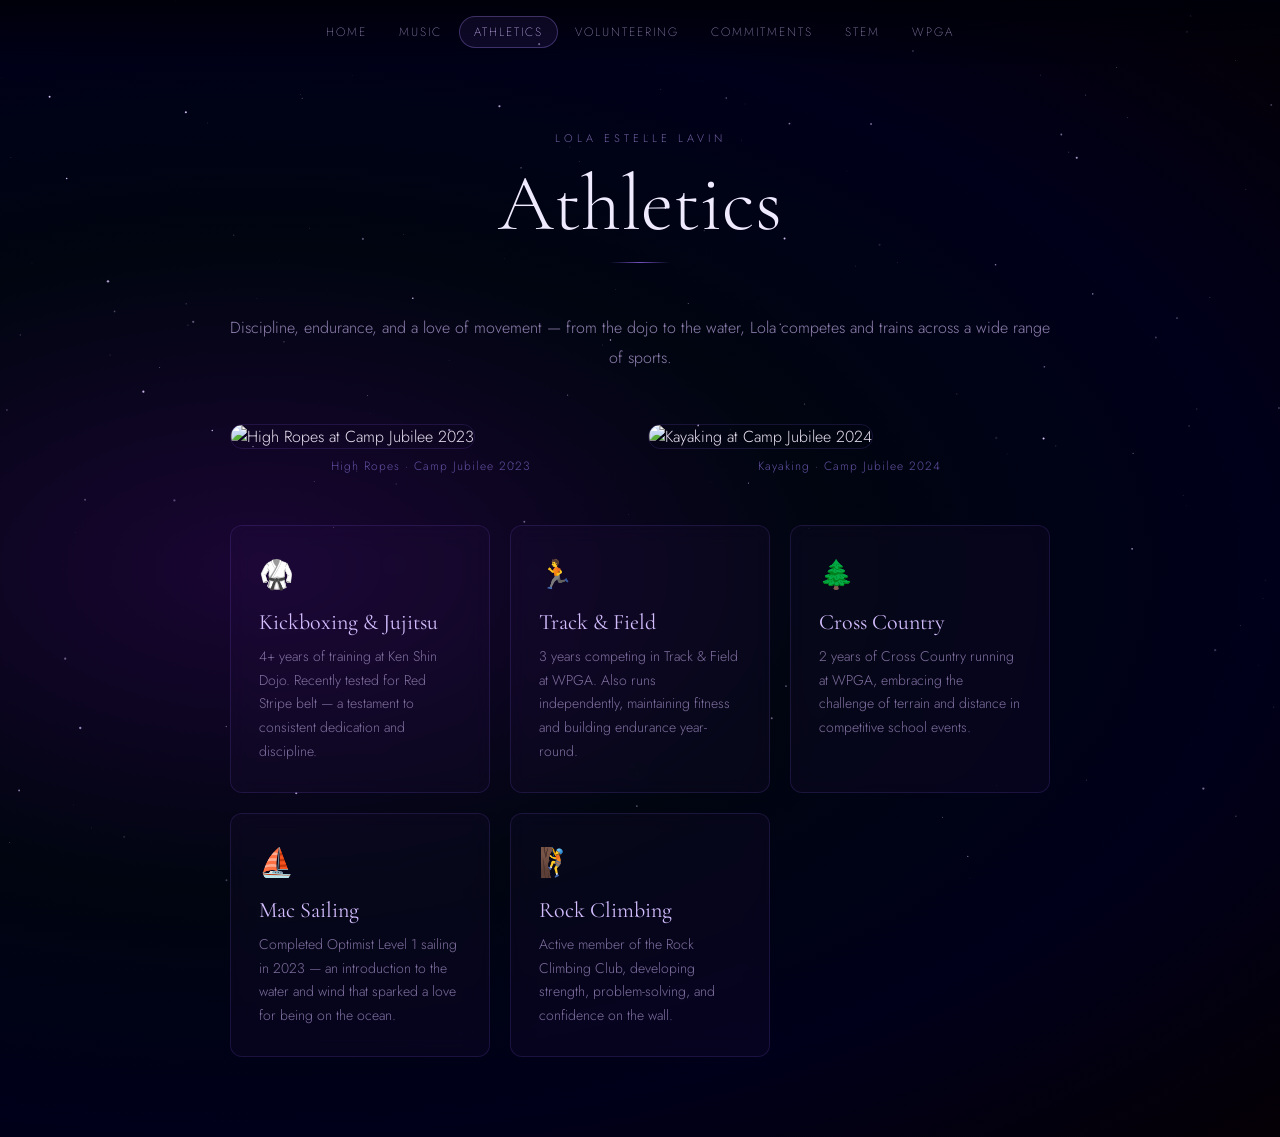
==== athletics.html @ 0e83e777 "Add files via upload" ====
<!DOCTYPE html>
<html lang="en">
<head>
  <meta charset="UTF-8">
  <meta name="viewport" content="width=device-width, initial-scale=1.0">
  <title>Athletics — Lola Lavin</title>
  <link href="https://fonts.googleapis.com/css2?family=Cormorant+Garamond:wght@300;400;600&family=Jost:wght@200;300;400&display=swap" rel="stylesheet">
  <style>
    *{margin:0;padding:0;box-sizing:border-box;}
    body{min-height:100vh;background:radial-gradient(ellipse at 20% 50%,#1a0533 0%,#000510 40%,#00001a 70%,#050005 100%);color:#e8e0f0;font-family:"Jost",sans-serif;font-weight:300;}
    canvas{position:fixed;top:0;left:0;width:100%;height:100%;pointer-events:none;z-index:0;}
    nav{position:fixed;top:0;left:0;right:0;z-index:100;display:flex;justify-content:center;flex-wrap:wrap;gap:2px;padding:16px;background:linear-gradient(to bottom,rgba(0,0,10,0.97),transparent);}
    nav a{color:#a090c0;text-decoration:none;font-family:"Jost",sans-serif;font-weight:200;font-size:12px;letter-spacing:2px;text-transform:uppercase;padding:6px 14px;border:1px solid transparent;border-radius:20px;transition:all 0.3s ease;}
    nav a:hover,nav a.active{color:#d4beff;border-color:rgba(180,140,255,0.3);background:rgba(120,80,200,0.1);}
    .page{position:relative;z-index:1;min-height:100vh;padding:130px 40px 80px;max-width:900px;margin:0 auto;}
    .page-label{font-size:11px;letter-spacing:4px;text-transform:uppercase;color:#7060a0;margin-bottom:16px;text-align:center;}
    h1{font-family:"Cormorant Garamond",serif;font-weight:300;font-size:clamp(42px,8vw,80px);color:#f0eaff;line-height:1.05;margin-bottom:16px;text-align:center;}
    .divider{width:60px;height:1px;background:linear-gradient(to right,transparent,#7050c0,transparent);margin:0 auto 50px;}
    .subtitle{font-size:16px;color:#9080b0;line-height:1.9;text-align:center;margin-bottom:50px;}
    .photo-row{display:grid;grid-template-columns:1fr 1fr;gap:16px;margin-bottom:50px;}
    .photo-row img{width:100%;height:280px;object-fit:cover;border-radius:12px;border:1px solid rgba(150,100,255,0.15);}
    .photo-caption{font-size:12px;color:#6050a0;letter-spacing:1px;text-align:center;margin-top:8px;}
    .card-grid{display:grid;grid-template-columns:repeat(auto-fit,minmax(240px,1fr));gap:20px;}
    .card{border:1px solid rgba(150,100,255,0.15);border-radius:12px;padding:28px;background:rgba(60,30,100,0.1);backdrop-filter:blur(10px);transition:all 0.3s ease;}
    .card:hover{border-color:rgba(180,140,255,0.35);background:rgba(80,40,130,0.2);transform:translateY(-3px);}
    .card-icon{font-size:28px;margin-bottom:14px;}
    .card h3{font-family:"Cormorant Garamond",serif;font-weight:400;font-size:22px;color:#d4beff;margin-bottom:10px;}
    .card p{font-size:14px;color:#8070a0;line-height:1.7;}
  </style>
</head>
<body>
  <canvas id="stars"></canvas>
  <nav>
    <a href="index.html">Home</a>
    <a href="music.html">Music</a>
    <a href="athletics.html" class="active">Athletics</a>
    <a href="volunteering.html">Volunteering</a>
    <a href="commitments.html">Commitments</a>
    <a href="stem.html">STEM</a>
    <a href="wpga.html">WPGA</a>
  </nav>
  <div class="page">
    <p class="page-label">Lola Estelle Lavin</p>
    <h1>Athletics</h1>
    <div class="divider"></div>
    <p class="subtitle">Discipline, endurance, and a love of movement — from the dojo to the water, Lola competes and trains across a wide range of sports.</p>

    <div class="photo-row">
      <div>
        <img src="Camp_Jubilee_high_ropes_2023.jpg" alt="High Ropes at Camp Jubilee 2023">
        <p class="photo-caption">High Ropes · Camp Jubilee 2023</p>
      </div>
      <div>
        <img src="Camp_Jubilee_Kayak_2024.jpg" alt="Kayaking at Camp Jubilee 2024">
        <p class="photo-caption">Kayaking · Camp Jubilee 2024</p>
      </div>
    </div>

    <div class="card-grid">
      <div class="card">
        <div class="card-icon">🥋</div>
        <h3>Kickboxing & Jujitsu</h3>
        <p>4+ years of training at Ken Shin Dojo. Recently tested for Red Stripe belt — a testament to consistent dedication and discipline.</p>
      </div>
      <div class="card">
        <div class="card-icon">🏃</div>
        <h3>Track & Field</h3>
        <p>3 years competing in Track & Field at WPGA. Also runs independently, maintaining fitness and building endurance year-round.</p>
      </div>
      <div class="card">
        <div class="card-icon">🌲</div>
        <h3>Cross Country</h3>
        <p>2 years of Cross Country running at WPGA, embracing the challenge of terrain and distance in competitive school events.</p>
      </div>
      <div class="card">
        <div class="card-icon">⛵</div>
        <h3>Mac Sailing</h3>
        <p>Completed Optimist Level 1 sailing in 2023 — an introduction to the water and wind that sparked a love for being on the ocean.</p>
      </div>
      <div class="card">
        <div class="card-icon">🧗</div>
        <h3>Rock Climbing</h3>
        <p>Active member of the Rock Climbing Club, developing strength, problem-solving, and confidence on the wall.</p>
      </div>
    </div>
  </div>
  <script>
    const c=document.getElementById("stars"),ctx=c.getContext("2d");let stars=[];
    function resize(){c.width=innerWidth;c.height=innerHeight;}
    function init(){stars=[];for(let i=0;i<200;i++)stars.push({x:Math.random()*c.width,y:Math.random()*c.height,r:Math.random()*1.2,o:Math.random(),s:Math.random()*0.005+0.001});}
    function draw(){ctx.clearRect(0,0,c.width,c.height);stars.forEach(s=>{s.o+=s.s;if(s.o>1||s.o<0)s.s*=-1;ctx.beginPath();ctx.arc(s.x,s.y,s.r,0,Math.PI*2);ctx.fillStyle=`rgba(220,200,255,${s.o})`;ctx.fill();});requestAnimationFrame(draw);}
    resize();init();draw();window.addEventListener("resize",()=>{resize();init();});
  </script>
</body>
</html>
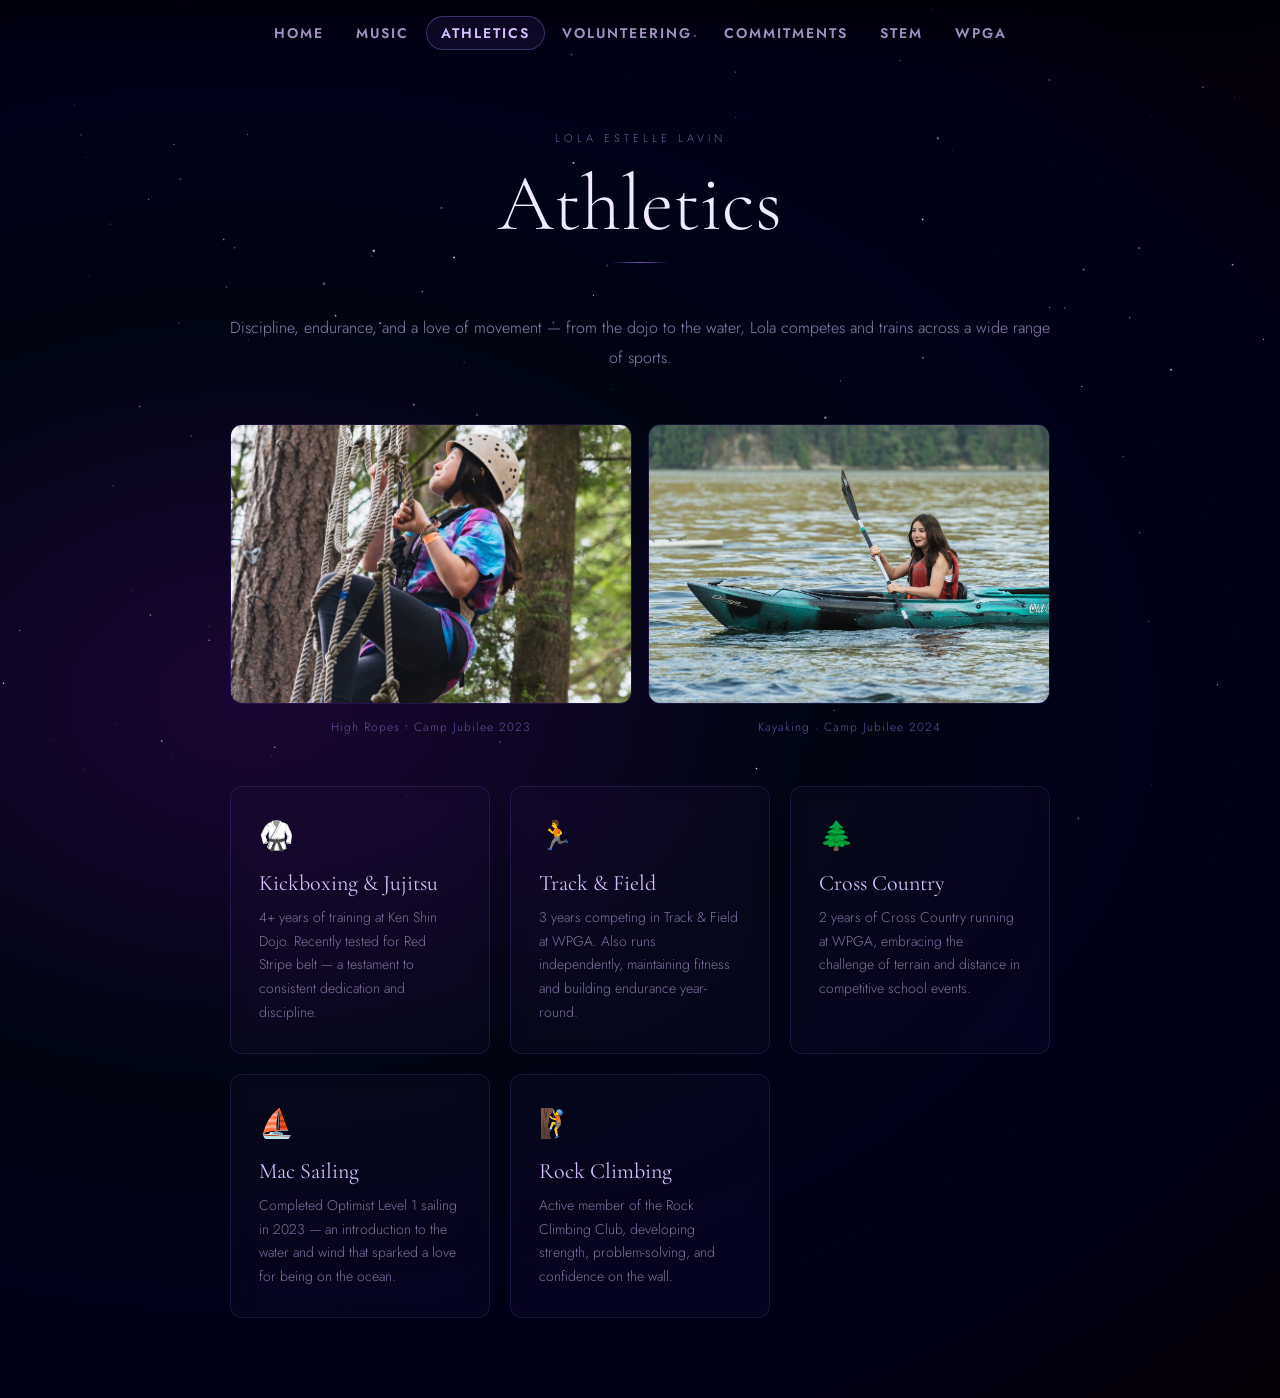
==== commit 2e5a0706: "Add files via upload" ====
--- a/athletics.html
+++ b/athletics.html
@@ -10,7 +10,7 @@
     body{min-height:100vh;background:radial-gradient(ellipse at 20% 50%,#1a0533 0%,#000510 40%,#00001a 70%,#050005 100%);color:#e8e0f0;font-family:"Jost",sans-serif;font-weight:300;}
     canvas{position:fixed;top:0;left:0;width:100%;height:100%;pointer-events:none;z-index:0;}
     nav{position:fixed;top:0;left:0;right:0;z-index:100;display:flex;justify-content:center;flex-wrap:wrap;gap:2px;padding:16px;background:linear-gradient(to bottom,rgba(0,0,10,0.97),transparent);}
-    nav a{color:#a090c0;text-decoration:none;font-family:"Jost",sans-serif;font-weight:200;font-size:12px;letter-spacing:2px;text-transform:uppercase;padding:6px 14px;border:1px solid transparent;border-radius:20px;transition:all 0.3s ease;}
+    nav a{color:#a090c0;text-decoration:none;font-family:"Jost",sans-serif;font-weight:600;font-size:14px;letter-spacing:2px;text-transform:uppercase;padding:6px 14px;border:1px solid transparent;border-radius:20px;transition:all 0.3s ease;}
     nav a:hover,nav a.active{color:#d4beff;border-color:rgba(180,140,255,0.3);background:rgba(120,80,200,0.1);}
     .page{position:relative;z-index:1;min-height:100vh;padding:130px 40px 80px;max-width:900px;margin:0 auto;}
     .page-label{font-size:11px;letter-spacing:4px;text-transform:uppercase;color:#7060a0;margin-bottom:16px;text-align:center;}
@@ -47,11 +47,11 @@
 
     <div class="photo-row">
       <div>
-        <img src="Camp_Jubilee_high_ropes_2023.jpg" alt="High Ropes at Camp Jubilee 2023">
+        <img src="camp-jubilee-ropes.jpg" alt="High Ropes at Camp Jubilee 2023">
         <p class="photo-caption">High Ropes · Camp Jubilee 2023</p>
       </div>
       <div>
-        <img src="Camp_Jubilee_Kayak_2024.jpg" alt="Kayaking at Camp Jubilee 2024">
+        <img src="camp-jubilee-kayak.jpg" alt="Kayaking at Camp Jubilee 2024">
         <p class="photo-caption">Kayaking · Camp Jubilee 2024</p>
       </div>
     </div>
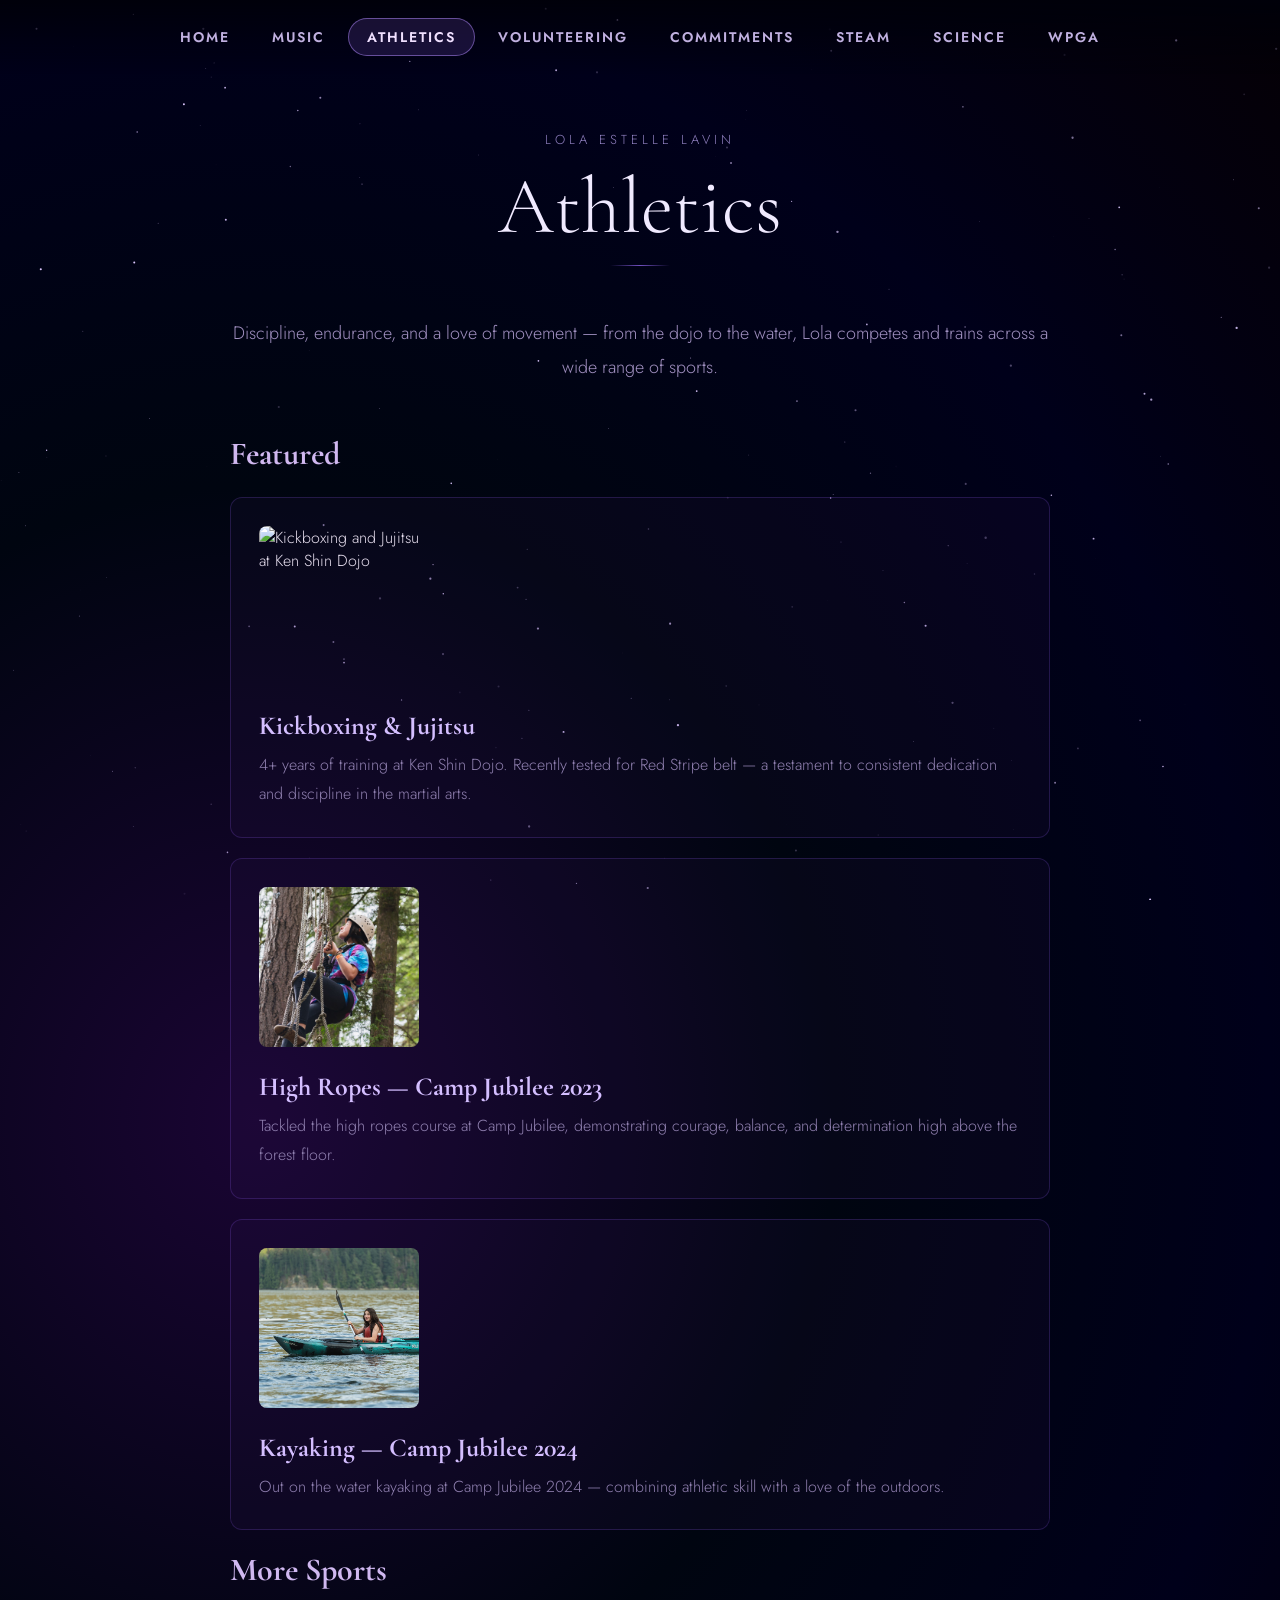
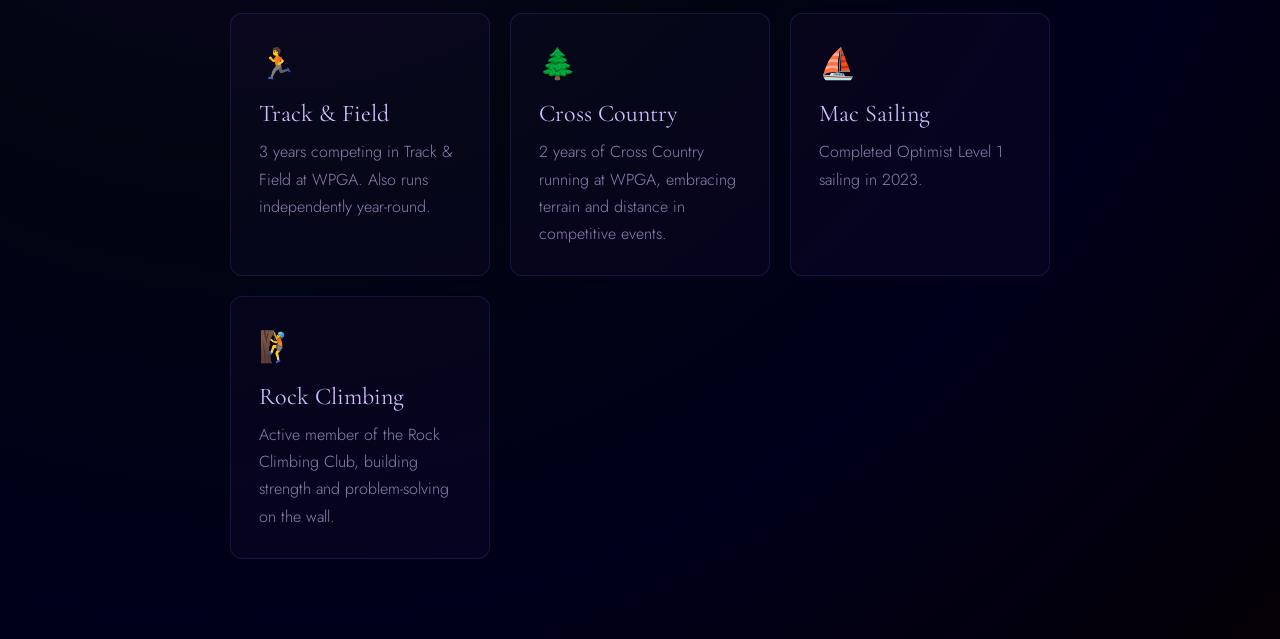
==== commit d4fefa38: "Add files via upload" ====
--- a/athletics.html
+++ b/athletics.html
@@ -9,23 +9,27 @@
     *{margin:0;padding:0;box-sizing:border-box;}
     body{min-height:100vh;background:radial-gradient(ellipse at 20% 50%,#1a0533 0%,#000510 40%,#00001a 70%,#050005 100%);color:#e8e0f0;font-family:"Jost",sans-serif;font-weight:300;}
     canvas{position:fixed;top:0;left:0;width:100%;height:100%;pointer-events:none;z-index:0;}
-    nav{position:fixed;top:0;left:0;right:0;z-index:100;display:flex;justify-content:center;flex-wrap:wrap;gap:2px;padding:16px;background:linear-gradient(to bottom,rgba(0,0,10,0.97),transparent);}
-    nav a{color:#a090c0;text-decoration:none;font-family:"Jost",sans-serif;font-weight:600;font-size:14px;letter-spacing:2px;text-transform:uppercase;padding:6px 14px;border:1px solid transparent;border-radius:20px;transition:all 0.3s ease;}
-    nav a:hover,nav a.active{color:#d4beff;border-color:rgba(180,140,255,0.3);background:rgba(120,80,200,0.1);}
+    nav{position:fixed;top:0;left:0;right:0;z-index:100;display:flex;justify-content:center;flex-wrap:wrap;gap:4px;padding:18px;background:linear-gradient(to bottom,rgba(0,0,10,0.97),transparent);}
+    nav a{color:#c0b0e0;text-decoration:none;font-family:"Jost",sans-serif;font-weight:600;font-size:14px;letter-spacing:2px;text-transform:uppercase;padding:8px 18px;border:1px solid transparent;border-radius:20px;transition:all 0.3s ease;}
+    nav a:hover,nav a.active{color:#f0e0ff;border-color:rgba(180,140,255,0.5);background:rgba(120,80,200,0.2);}
     .page{position:relative;z-index:1;min-height:100vh;padding:130px 40px 80px;max-width:900px;margin:0 auto;}
-    .page-label{font-size:11px;letter-spacing:4px;text-transform:uppercase;color:#7060a0;margin-bottom:16px;text-align:center;}
-    h1{font-family:"Cormorant Garamond",serif;font-weight:300;font-size:clamp(42px,8vw,80px);color:#f0eaff;line-height:1.05;margin-bottom:16px;text-align:center;}
+    .page-label{font-size:13px;letter-spacing:4px;text-transform:uppercase;color:#9080c0;margin-bottom:16px;text-align:center;}
+    h1{font-family:"Cormorant Garamond",serif;font-weight:300;font-size:clamp(48px,8vw,80px);color:#f0eaff;line-height:1.05;margin-bottom:16px;text-align:center;}
     .divider{width:60px;height:1px;background:linear-gradient(to right,transparent,#7050c0,transparent);margin:0 auto 50px;}
-    .subtitle{font-size:16px;color:#9080b0;line-height:1.9;text-align:center;margin-bottom:50px;}
-    .photo-row{display:grid;grid-template-columns:1fr 1fr;gap:16px;margin-bottom:50px;}
-    .photo-row img{width:100%;height:280px;object-fit:cover;border-radius:12px;border:1px solid rgba(150,100,255,0.15);}
-    .photo-caption{font-size:12px;color:#6050a0;letter-spacing:1px;text-align:center;margin-top:8px;}
-    .card-grid{display:grid;grid-template-columns:repeat(auto-fit,minmax(240px,1fr));gap:20px;}
-    .card{border:1px solid rgba(150,100,255,0.15);border-radius:12px;padding:28px;background:rgba(60,30,100,0.1);backdrop-filter:blur(10px);transition:all 0.3s ease;}
+    .subtitle{font-size:18px;color:#a090c0;line-height:1.9;text-align:center;margin-bottom:50px;}
+    .event-box{border:1px solid rgba(150,100,255,0.2);border-radius:12px;padding:28px;background:rgba(60,30,100,0.1);margin-bottom:20px;display:flex;gap:24px;align-items:flex-start;flex-wrap:wrap;transition:all 0.3s ease;}
+    .event-box:hover{border-color:rgba(180,140,255,0.35);background:rgba(80,40,130,0.15);}
+    .event-box img{width:160px;height:160px;object-fit:cover;border-radius:8px;flex-shrink:0;}
+    .event-text h3{font-family:"Cormorant Garamond",serif;font-size:26px;color:#d4beff;margin-bottom:10px;}
+    .event-text p{font-size:16px;color:#9080b0;line-height:1.8;}
+    .photo-caption{font-size:13px;color:#8070b0;letter-spacing:1px;text-align:center;margin-top:8px;}
+    .card-grid{display:grid;grid-template-columns:repeat(auto-fit,minmax(240px,1fr));gap:20px;margin-top:20px;}
+    .card{border:1px solid rgba(150,100,255,0.15);border-radius:12px;padding:28px;background:rgba(60,30,100,0.1);transition:all 0.3s ease;}
     .card:hover{border-color:rgba(180,140,255,0.35);background:rgba(80,40,130,0.2);transform:translateY(-3px);}
-    .card-icon{font-size:28px;margin-bottom:14px;}
-    .card h3{font-family:"Cormorant Garamond",serif;font-weight:400;font-size:22px;color:#d4beff;margin-bottom:10px;}
-    .card p{font-size:14px;color:#8070a0;line-height:1.7;}
+    .card-icon{font-size:30px;margin-bottom:14px;}
+    .card h3{font-family:"Cormorant Garamond",serif;font-weight:400;font-size:24px;color:#d4beff;margin-bottom:10px;}
+    .card p{font-size:16px;color:#9080b0;line-height:1.7;}
+    .section-title{font-family:"Cormorant Garamond",serif;font-size:32px;color:#d0b8f0;margin-bottom:24px;}
   </style>
 </head>
 <body>
@@ -36,7 +40,8 @@
     <a href="athletics.html" class="active">Athletics</a>
     <a href="volunteering.html">Volunteering</a>
     <a href="commitments.html">Commitments</a>
-    <a href="stem.html">STEM</a>
+    <a href="stem.html">STEAM</a>
+    <a href="science.html">Science</a>
     <a href="wpga.html">WPGA</a>
   </nav>
   <div class="page">
@@ -45,42 +50,53 @@
     <div class="divider"></div>
     <p class="subtitle">Discipline, endurance, and a love of movement — from the dojo to the water, Lola competes and trains across a wide range of sports.</p>
 
-    <div class="photo-row">
-      <div>
-        <img src="camp-jubilee-ropes.jpg" alt="High Ropes at Camp Jubilee 2023">
-        <p class="photo-caption">High Ropes · Camp Jubilee 2023</p>
-      </div>
-      <div>
-        <img src="camp-jubilee-kayak.jpg" alt="Kayaking at Camp Jubilee 2024">
-        <p class="photo-caption">Kayaking · Camp Jubilee 2024</p>
+    <h2 class="section-title">Featured</h2>
+
+    <div class="event-box">
+      <img src="kickboxing_and_jujostu.jpg" alt="Kickboxing and Jujitsu at Ken Shin Dojo">
+      <div class="event-text">
+        <h3>Kickboxing & Jujitsu</h3>
+        <p>4+ years of training at Ken Shin Dojo. Recently tested for Red Stripe belt — a testament to consistent dedication and discipline in the martial arts.</p>
       </div>
     </div>
 
+    <div class="event-box">
+      <img src="camp-jubilee-ropes.jpg" alt="High Ropes at Camp Jubilee 2023">
+      <div class="event-text">
+        <h3>High Ropes — Camp Jubilee 2023</h3>
+        <p>Tackled the high ropes course at Camp Jubilee, demonstrating courage, balance, and determination high above the forest floor.</p>
+      </div>
+    </div>
+
+    <div class="event-box">
+      <img src="camp-jubilee-kayak.jpg" alt="Kayaking at Camp Jubilee 2024">
+      <div class="event-text">
+        <h3>Kayaking — Camp Jubilee 2024</h3>
+        <p>Out on the water kayaking at Camp Jubilee 2024 — combining athletic skill with a love of the outdoors.</p>
+      </div>
+    </div>
+
+    <h2 class="section-title">More Sports</h2>
     <div class="card-grid">
-      <div class="card">
-        <div class="card-icon">🥋</div>
-        <h3>Kickboxing & Jujitsu</h3>
-        <p>4+ years of training at Ken Shin Dojo. Recently tested for Red Stripe belt — a testament to consistent dedication and discipline.</p>
-      </div>
       <div class="card">
         <div class="card-icon">🏃</div>
         <h3>Track & Field</h3>
-        <p>3 years competing in Track & Field at WPGA. Also runs independently, maintaining fitness and building endurance year-round.</p>
+        <p>3 years competing in Track & Field at WPGA. Also runs independently year-round.</p>
       </div>
       <div class="card">
         <div class="card-icon">🌲</div>
         <h3>Cross Country</h3>
-        <p>2 years of Cross Country running at WPGA, embracing the challenge of terrain and distance in competitive school events.</p>
+        <p>2 years of Cross Country running at WPGA, embracing terrain and distance in competitive events.</p>
       </div>
       <div class="card">
         <div class="card-icon">⛵</div>
         <h3>Mac Sailing</h3>
-        <p>Completed Optimist Level 1 sailing in 2023 — an introduction to the water and wind that sparked a love for being on the ocean.</p>
+        <p>Completed Optimist Level 1 sailing in 2023.</p>
       </div>
       <div class="card">
         <div class="card-icon">🧗</div>
         <h3>Rock Climbing</h3>
-        <p>Active member of the Rock Climbing Club, developing strength, problem-solving, and confidence on the wall.</p>
+        <p>Active member of the Rock Climbing Club, building strength and problem-solving on the wall.</p>
       </div>
     </div>
   </div>
